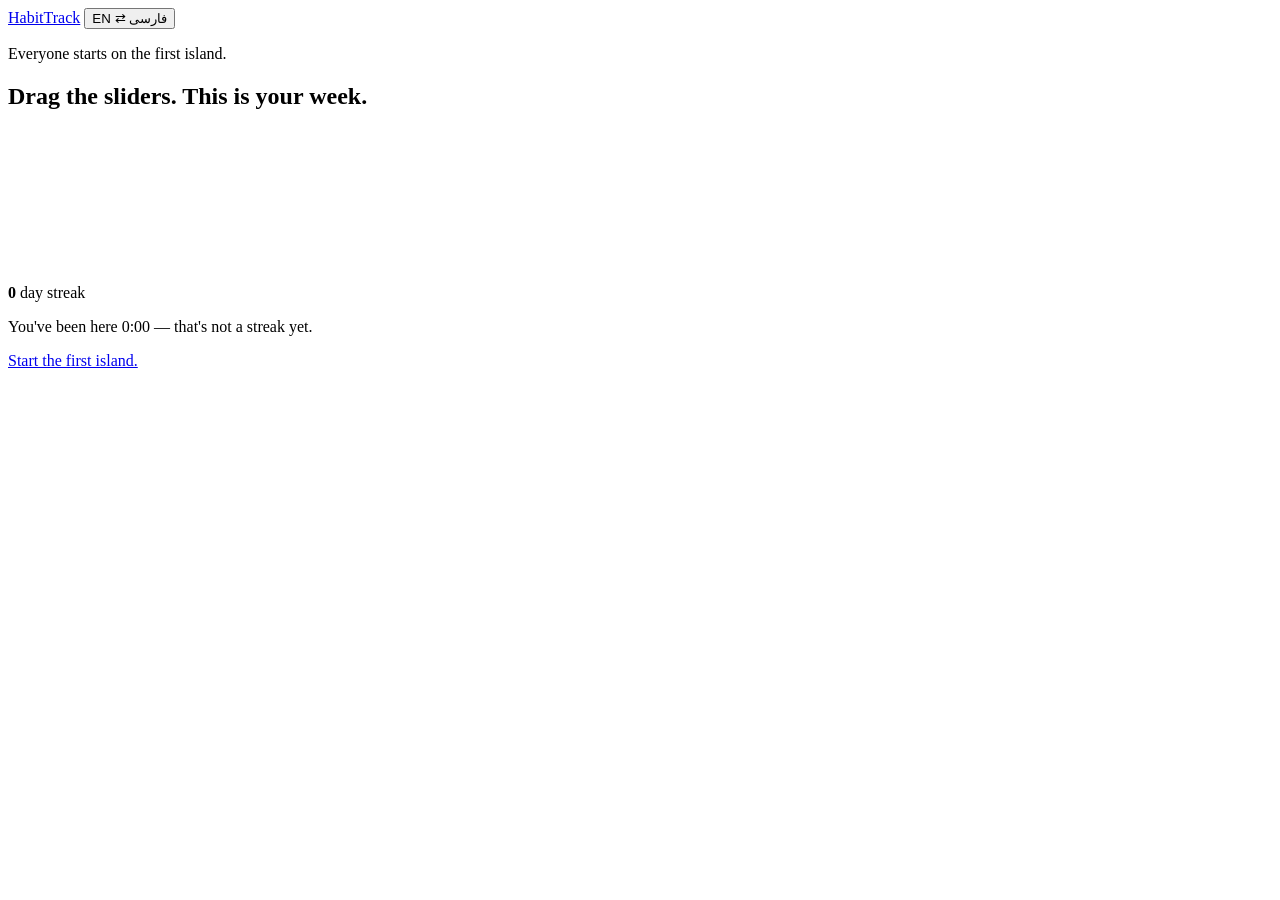
==== landing.html @ d34b5a63 "Add files via upload" ====
<!DOCTYPE html>
<html lang="en" dir="ltr">
<head>
<meta charset="UTF-8" />
<meta name="viewport" content="width=device-width, initial-scale=1, viewport-fit=cover" />
<meta name="theme-color" content="#FAFBFC" />
<meta name="description" content="HabitTrack — build habits, grow a streak, unlock your world." />
<title>HabitTrack — Everyone starts on the first island.</title>
<link rel="preconnect" href="https://fonts.googleapis.com" />
<link rel="preconnect" href="https://fonts.gstatic.com" crossorigin />
<link href="https://fonts.googleapis.com/css2?family=Baloo+2:wght@500;700;800&family=Inter:wght@400;600;700&family=Vazirmatn:wght@400;700;800&display=swap" rel="stylesheet" />
<link rel="stylesheet" href="css/landing.css" />
</head>
<body>

<nav class="topbar">
  <a class="wordmark" href="landing.html">HabitTrack</a>
  <button class="lang-toggle" id="langToggle" type="button" aria-label="Switch language">EN ⇄ فارسی</button>
</nav>

<!-- ===== Section A/B: the fogged map — the page itself is the pitch ===== -->
<header class="hero">
  <div class="world" id="heroWorld"><!-- islands built by js/landing.js --></div>
  <p class="hero-line" data-i18n="landingHeroLine">Everyone starts on the first island.</p>
</header>

<main>
  <!-- ===== Section C: interactive radar toy ===== -->
  <section class="sec sec-radar">
    <h2 class="sec-line" data-i18n="landingDrag">Drag the sliders. This is your week.</h2>
    <div class="radar-wrap">
      <div class="radar-stage">
        <canvas id="radarCanvas" role="img" aria-label="Balance radar"></canvas>
      </div>
      <div class="sliders" id="radarSliders"><!-- sliders built by js/landing.js --></div>
    </div>
  </section>

  <!-- ===== Section D: streak flame, live counter ===== -->
  <section class="sec sec-flame">
    <div class="flame-big" id="flameIcon" aria-hidden="true"></div>
    <div class="flame-count">
      <b id="flameNum">0</b>
      <span data-i18n="dayStreak">day streak</span>
    </div>
    <p class="flame-cap" id="flameCap">You've been here 0:00 — that's not a streak yet.</p>
  </section>

  <!-- ===== Section F: close / CTA ===== -->
  <section class="sec sec-cta">
    <div class="cta-island" id="ctaIsland" aria-hidden="true"></div>
    <a class="btn primary" href="index.html" data-i18n="landingCta">Start the first island.</a>
    <p class="cta-date" id="dateChip"></p>
  </section>
</main>

<noscript><p style="text-align:center;padding:24px">HabitTrack's landing page needs JavaScript to render the map. The app itself lives at index.html.</p></noscript>

<script src="js/util.js"></script>
<script src="js/i18n.js"></script>
<script src="js/jalali.js"></script>
<script src="js/map.js"></script>
<script src="js/streaks.js"></script>
<script src="js/landing.js"></script>
</body>
</html>
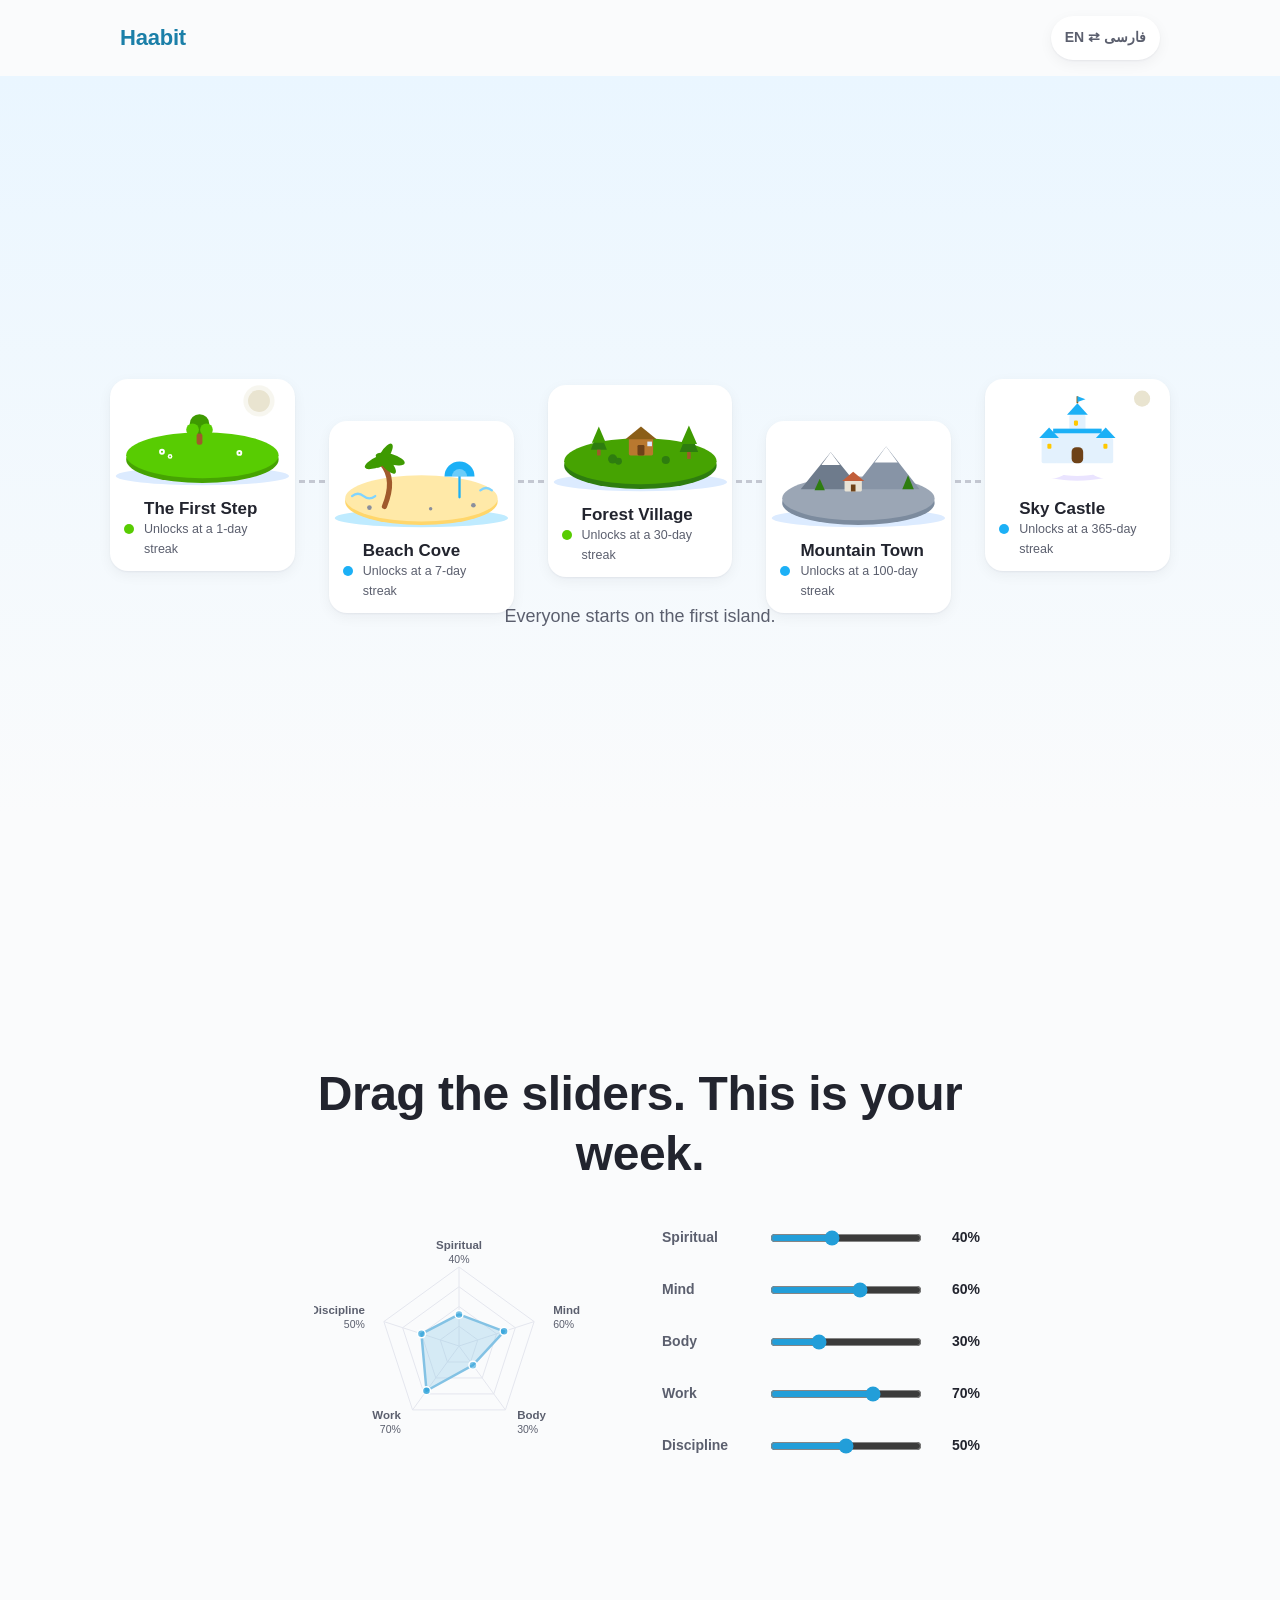
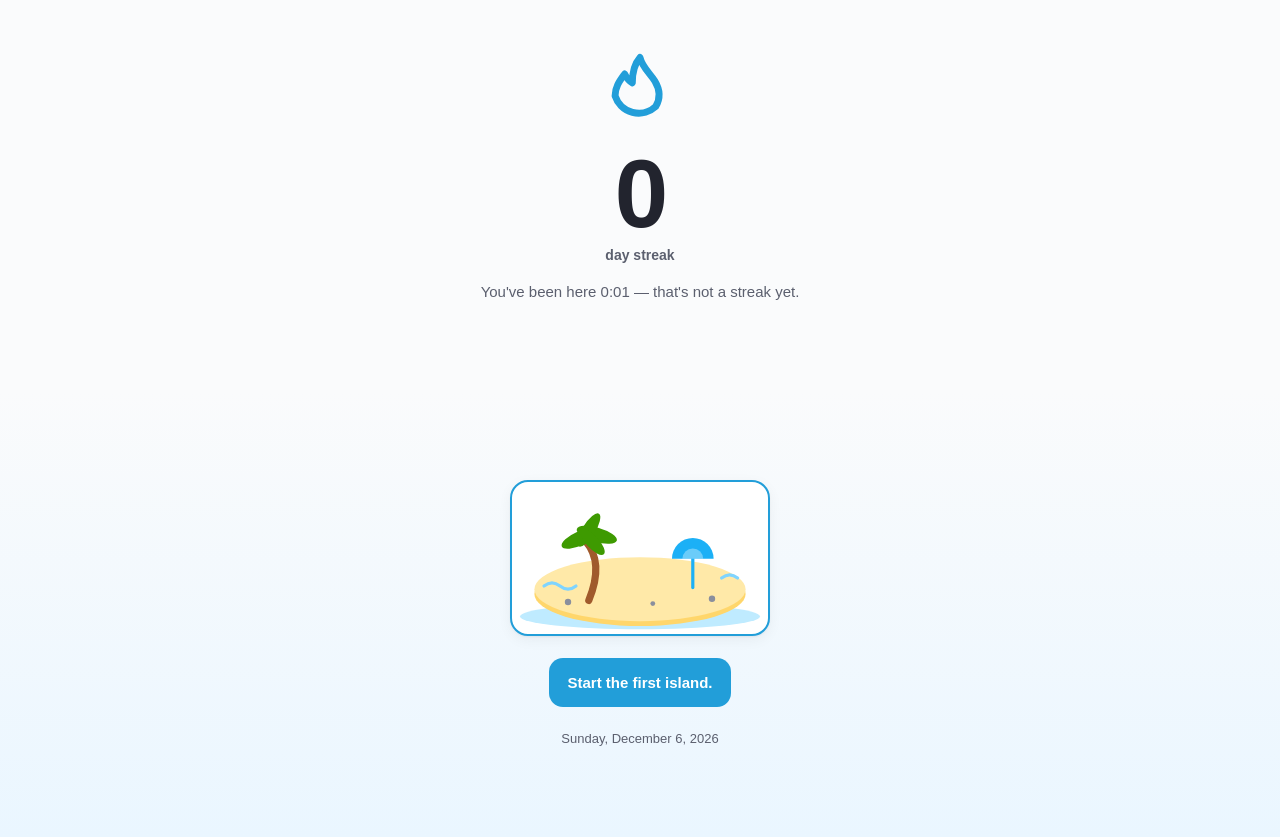
==== commit 8f0ad2e4: "Final clean upload" ====
--- a/landing.html
+++ b/landing.html
@@ -4,8 +4,8 @@
 <meta charset="UTF-8" />
 <meta name="viewport" content="width=device-width, initial-scale=1, viewport-fit=cover" />
 <meta name="theme-color" content="#FAFBFC" />
-<meta name="description" content="HabitTrack — build habits, grow a streak, unlock your world." />
-<title>HabitTrack — Everyone starts on the first island.</title>
+<meta name="description" content="Haabit — build habits, grow your persistence, unlock your world." />
+<title>Haabit — Everyone starts on the first island.</title>
 <link rel="preconnect" href="https://fonts.googleapis.com" />
 <link rel="preconnect" href="https://fonts.gstatic.com" crossorigin />
 <link href="https://fonts.googleapis.com/css2?family=Baloo+2:wght@500;700;800&family=Inter:wght@400;600;700&family=Vazirmatn:wght@400;700;800&display=swap" rel="stylesheet" />
@@ -14,7 +14,7 @@
 <body>
 
 <nav class="topbar">
-  <a class="wordmark" href="landing.html">HabitTrack</a>
+  <a class="wordmark" href="landing.html">Haabit</a>
   <button class="lang-toggle" id="langToggle" type="button" aria-label="Switch language">EN ⇄ فارسی</button>
 </nav>
 
@@ -49,12 +49,12 @@
   <!-- ===== Section F: close / CTA ===== -->
   <section class="sec sec-cta">
     <div class="cta-island" id="ctaIsland" aria-hidden="true"></div>
-    <a class="btn primary" href="index.html" data-i18n="landingCta">Start the first island.</a>
+    <a class="btn primary" id="ctaBtn" href="index.html" data-i18n="landingCta">Start the first island.</a>
     <p class="cta-date" id="dateChip"></p>
   </section>
 </main>
 
-<noscript><p style="text-align:center;padding:24px">HabitTrack's landing page needs JavaScript to render the map. The app itself lives at index.html.</p></noscript>
+<noscript><p style="text-align:center;padding:24px">Haabit's landing page needs JavaScript to render the map. The app itself lives at index.html.</p></noscript>
 
 <script src="js/util.js"></script>
 <script src="js/i18n.js"></script>
--- a/css/landing.css
+++ b/css/landing.css
@@ -0,0 +1,208 @@
+/* ==========================================================================
+   Haabit — landing page ("fog of war" map, radar toy, flame counter)
+   NOTE: the :root tokens mirror css/styles.css and js/store.js PALETTE —
+   keep them in sync with the app, do not invent new brand colors.
+   ========================================================================== */
+
+:root {
+  --green: #229ED9;    /* Telegram blue (official) — primary */
+  --green-dark: #1B7FA8;
+  --blue: #58CC02;     /* green becomes the secondary accent */
+  --slate: #5B5F6E;
+  --ink: #22242E;
+  --sky: #EAF6FF;
+  --paper: #FAFBFC;
+  --fog: #E4E6EE;
+  --card: #FFFFFF;
+  --accent: #229ED9; /* consumed by U.progressColor() in the radar toy */
+  --radius: 18px;
+  --shadow-card: 0 1px 2px rgba(18, 22, 33, 0.05), 0 4px 14px rgba(18, 22, 33, 0.05);
+  --ease: cubic-bezier(.25, .72, .3, 1);
+  --font-display: 'Baloo 2', 'Vazirmatn', -apple-system, 'Segoe UI', sans-serif;
+  --font-body: 'Inter', -apple-system, BlinkMacSystemFont, 'Segoe UI', Roboto, sans-serif;
+}
+html[lang="fa"] {
+  --font-display: 'Vazirmatn', Tahoma, 'Segoe UI', sans-serif;
+  --font-body: 'Vazirmatn', Tahoma, 'Segoe UI', sans-serif;
+}
+
+* { margin: 0; padding: 0; box-sizing: border-box; -webkit-tap-highlight-color: transparent; }
+html { color-scheme: light; scroll-behavior: smooth; }
+body {
+  font-family: var(--font-body);
+  background: var(--paper);
+  color: var(--ink);
+  font-size: 16px;
+  line-height: 1.55;
+  -webkit-font-smoothing: antialiased;
+}
+button { font: inherit; border: none; background: none; cursor: pointer; color: inherit; touch-action: manipulation; }
+a { color: inherit; text-decoration: none; }
+svg { display: block; }
+
+:focus-visible { outline: 3px solid rgba(34, 158, 217, 0.55); outline-offset: 2px; border-radius: 8px; }
+
+/* ---------- top bar: wordmark + language toggle ---------- */
+.topbar {
+  display: flex; align-items: center; justify-content: space-between;
+  max-width: 1080px; margin: 0 auto; padding: 16px 20px;
+  transition: opacity .22s var(--ease), transform .22s var(--ease);
+}
+.wordmark {
+  font-family: var(--font-display); font-weight: 800;
+  font-size: 22px; color: var(--green-dark); letter-spacing: -0.01em;
+}
+.lang-toggle {
+  font-size: 14px; font-weight: 600; color: var(--slate);
+  padding: 8px 14px; min-height: 44px; border-radius: 999px;
+  background: var(--card); box-shadow: var(--shadow-card);
+  display: inline-flex; align-items: center;
+}
+
+/* ---------- hero: the fogged map ---------- */
+.hero {
+  min-height: 100vh; min-height: 100svh;
+  display: flex; flex-direction: column; justify-content: center; gap: 26px;
+  background: linear-gradient(180deg, var(--sky) 0%, var(--paper) 82%);
+  padding: 8px 20px 44px;
+  transition: opacity .22s var(--ease), transform .22s var(--ease);
+}
+.world {
+  display: flex; flex-direction: column; align-items: stretch;
+  max-width: 440px; margin: 0 auto; width: 100%;
+}
+.hero-line { text-align: center; font-size: 17px; color: var(--slate); }
+
+/* islands — mirrored from the app's .island / .lock-chip styles */
+.island {
+  position: relative; background: var(--card);
+  border-radius: var(--radius); box-shadow: var(--shadow-card); overflow: hidden;
+}
+.art-wrap { position: relative; overflow: hidden; border-radius: var(--radius) var(--radius) 0 0; }
+.island-art svg { width: 100%; height: auto; }
+.island.locked .island-art { filter: grayscale(0.9) opacity(0.55); transition: filter .9s var(--ease); }
+.lock-chip {
+  position: absolute; top: 10px; inset-inline-end: 10px; z-index: 2;
+  background: #2A2C35; color: #fff; font-size: 13px;
+  padding: 5px 9px; border-radius: 999px;
+  transition: opacity .6s var(--ease);
+}
+.fog {
+  position: absolute; inset: 0; z-index: 1; pointer-events: none;
+  background: linear-gradient(180deg, rgba(228, 230, 238, .42) 0%, rgba(228, 230, 238, .9) 100%);
+  transition: opacity .9s var(--ease), transform .9s var(--ease);
+}
+@supports ((backdrop-filter: blur(2px)) or (-webkit-backdrop-filter: blur(2px))) {
+  .fog {
+    background: rgba(228, 230, 238, 0.34);
+    backdrop-filter: blur(7px) grayscale(0.55);
+    -webkit-backdrop-filter: blur(7px) grayscale(0.55);
+  }
+}
+.island.revealed .fog { opacity: 0; transform: translateY(-16px); }
+.island.revealed .island-art { filter: none; }
+.island.revealed .lock-chip { opacity: 0; }
+.no-anim, .no-anim * { transition: none !important; animation: none !important; }
+
+.island-meta { display: flex; align-items: center; gap: 10px; padding: 10px 14px 12px; }
+.island-dot { width: 10px; height: 10px; border-radius: 50%; flex: none; }
+.island-txt { min-width: 0; }
+.island-name { font-family: var(--font-display); font-size: 17px; font-weight: 700; line-height: 1.2; }
+.island-sub { font-size: 12.5px; color: var(--slate); margin-top: 1px; }
+
+.trail { width: 0; height: 36px; border-inline-start: 3px dashed #C4C8D2; margin: 4px auto; flex: none; }
+
+/* ---------- sections ---------- */
+.sec { max-width: 720px; margin: 0 auto; padding: 72px 20px; transition: opacity .22s var(--ease), transform .22s var(--ease); }
+.sec-line {
+  font-family: var(--font-display); font-weight: 700;
+  font-size: 30px; line-height: 1.25; letter-spacing: -0.01em;
+  text-align: center; margin-bottom: 30px;
+}
+main { transition: opacity .22s var(--ease), transform .22s var(--ease); }
+
+/* RTL flip: brief crossfade + lift while direction swaps (skipped for reduced motion) */
+.lang-flip { opacity: 0.15; transform: translateY(10px); }
+
+/* ---------- radar toy ---------- */
+.radar-wrap { display: flex; flex-direction: column; align-items: center; gap: 22px; }
+.radar-stage { width: 100%; max-width: 460px; display: flex; justify-content: center; }
+#radarCanvas { max-width: 100%; }
+.sliders { width: 100%; max-width: 460px; display: flex; flex-direction: column; gap: 4px; }
+.slider-row { display: flex; align-items: center; gap: 12px; min-height: 48px; }
+.slider-row label { flex: none; width: 96px; font-size: 14px; font-weight: 600; color: var(--slate); }
+.slider-row output {
+  flex: none; width: 46px; text-align: end;
+  font-weight: 700; font-size: 14px; font-variant-numeric: tabular-nums;
+}
+.slider-row input[type="range"] { flex: 1; min-height: 44px; accent-color: var(--green); }
+
+/* ---------- flame counter ---------- */
+.sec-flame { text-align: center; }
+.flame-big { color: var(--green); display: flex; justify-content: center; }
+.flame-big svg { width: 92px; height: 92px; }
+.flame-count { margin-top: 6px; }
+.flame-count b {
+  display: inline-block; min-width: 2ch;
+  font-family: var(--font-display); font-weight: 800;
+  font-size: clamp(56px, 14vw, 96px); line-height: 1.05; letter-spacing: -0.03em;
+  font-variant-numeric: tabular-nums;
+}
+.flame-count span { display: block; font-size: 14px; font-weight: 600; color: var(--slate); }
+.flame-cap { margin-top: 14px; font-size: 15px; color: var(--slate); font-variant-numeric: tabular-nums; }
+
+/* ---------- close / CTA ---------- */
+.sec-cta {
+  max-width: none;
+  display: flex; flex-direction: column; align-items: center; gap: 22px;
+  padding: 84px 20px;
+  background: linear-gradient(180deg, var(--paper) 0%, var(--sky) 100%);
+}
+.cta-island { width: min(260px, 70vw); }
+.cta-island .island { border: 2px solid var(--green); animation: glow 2.8s ease-in-out infinite; }
+@keyframes glow {
+  0%, 100% { box-shadow: 0 0 0 0 rgba(34, 158, 217, 0); }
+  50% { box-shadow: 0 0 30px 5px rgba(34, 158, 217, 0.3); }
+}
+/* button mirrors the app's .btn / .btn.primary declarations verbatim */
+.btn {
+  display: inline-flex; align-items: center; justify-content: center;
+  padding: 13px 18px; border-radius: 14px; font-size: 15px; font-weight: 600;
+}
+.btn.primary { background: var(--green); color: #fff; }
+.btn.primary:active { filter: brightness(0.94); }
+.cta-date { font-size: 13px; color: var(--slate); font-variant-numeric: tabular-nums; }
+
+/* ---------- responsive: desktop chain ---------- */
+@media (min-width: 768px) {
+  .world { flex-direction: row; align-items: center; max-width: 1060px; }
+  .world .island { flex: 1 1 0; min-width: 0; }
+  .world .trail {
+    width: 26px; height: 0; margin: 0 4px;
+    border-inline-start: none; border-top: 3px dashed #C4C8D2;
+  }
+  .world section.island:nth-of-type(2n) { transform: translateY(26px); }
+  .world section.island:nth-of-type(4n+1) { transform: translateY(-6px); }
+  .hero-line { font-size: 18px; }
+  .sec-line { font-size: 40px; }
+  .radar-wrap { flex-direction: row; justify-content: center; gap: 44px; }
+}
+@media (min-width: 1080px) {
+  .world section.island:nth-of-type(2n) { transform: translateY(36px); }
+  .sec-line { font-size: 48px; }
+  .sec { padding: 88px 20px; }
+}
+@media (max-width: 480px) {
+  .topbar { padding: 12px 14px; }
+  .hero { padding: 8px 14px 36px; gap: 20px; }
+  .sec { padding: 56px 16px; }
+  .sec-line { font-size: 26px; }
+  .flame-big svg { width: 76px; height: 76px; }
+}
+
+/* ---------- reduced motion: everything lands instantly ---------- */
+@media (prefers-reduced-motion: reduce) {
+  *, *::before, *::after { transition-duration: 0.01ms !important; animation-duration: 0.01ms !important; }
+  html { scroll-behavior: auto; }
+}
+
